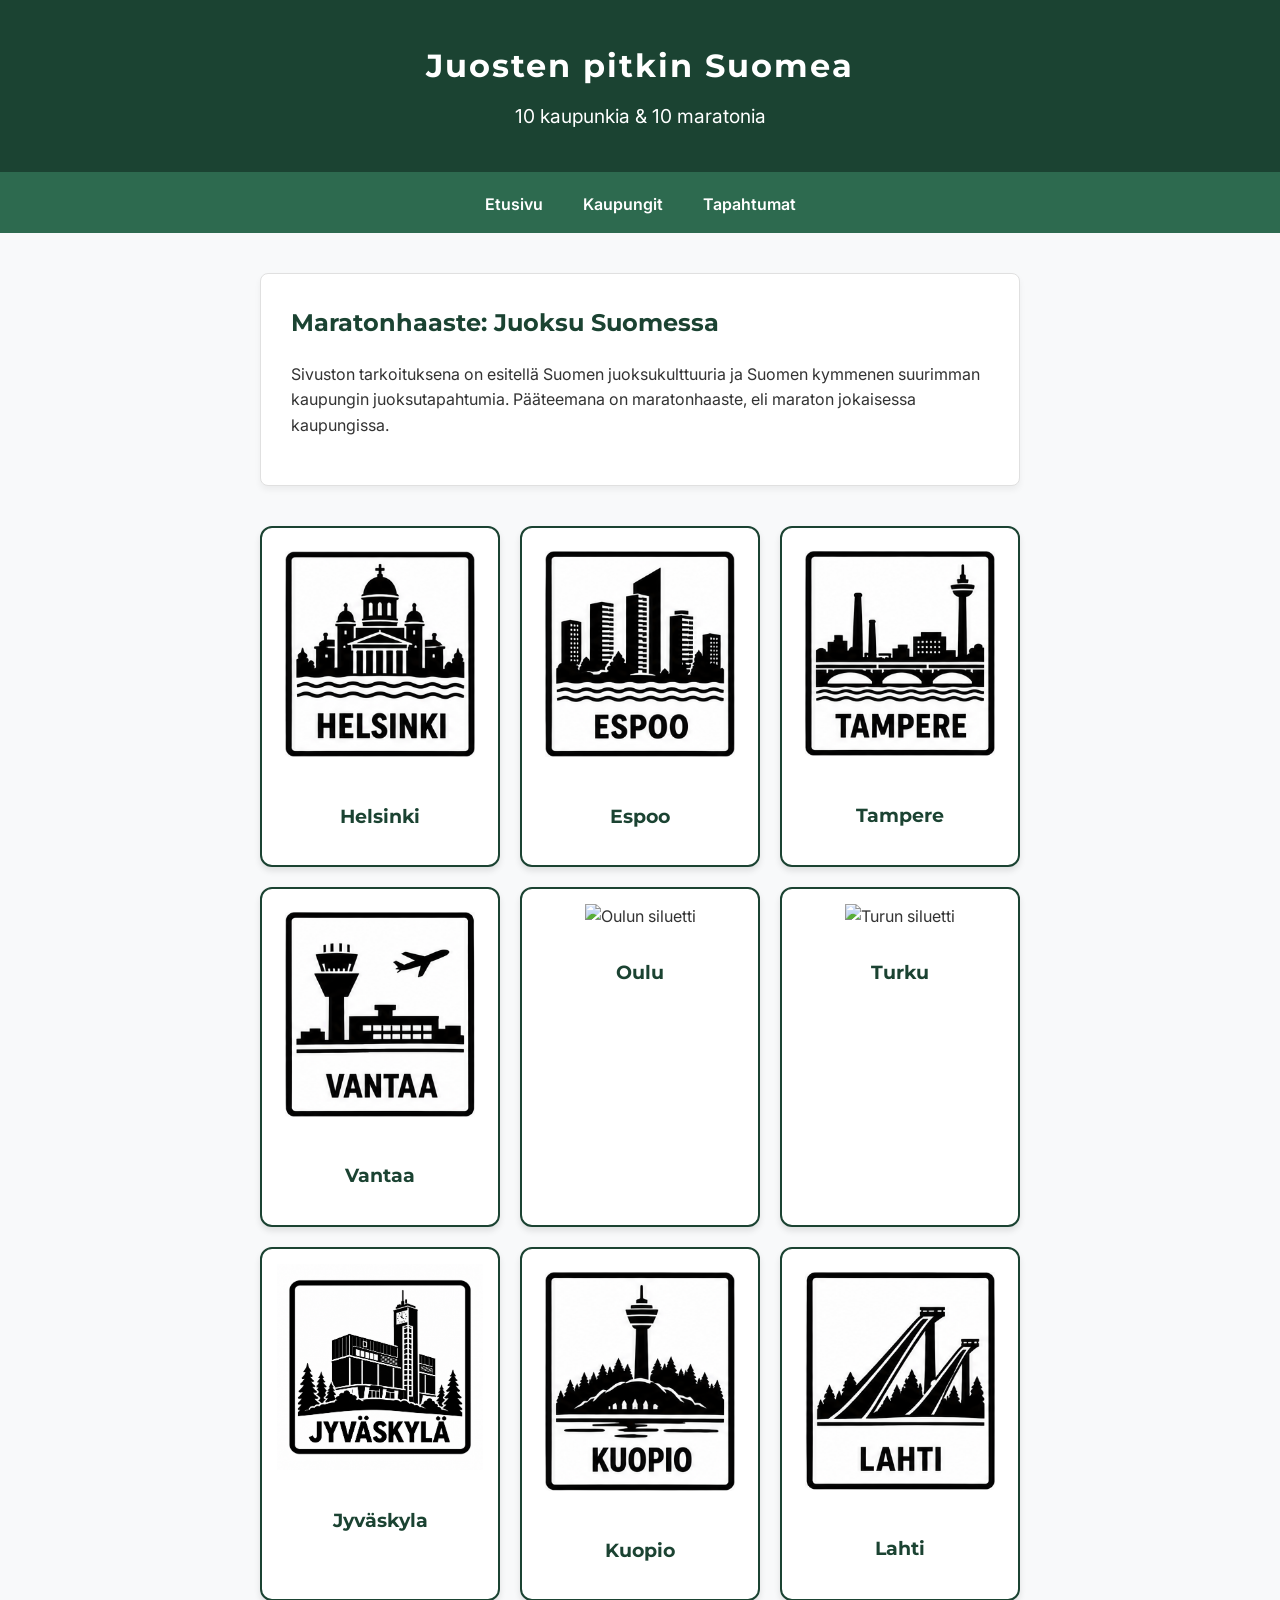
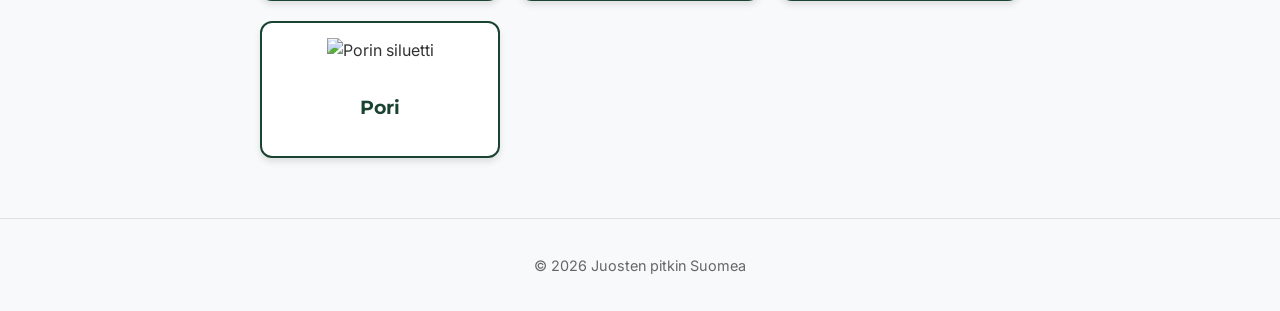
==== kaupungit.html @ 64e7e5c8 "Grid + kaupungit + tapahtumat" ====
<!DOCTYPE html>
<html lang="fi">
<head>
    <meta charset="UTF-8">
    <meta name="viewport" content="width=device-width, initial-scale=1.0">
    <title>Juosten pitkin Suomea - suunnitelma</title>
    <!-- Google Fonts: Otsikoihin Montserrat, leipätekstiin Inter -->
    <link rel="preconnect" href="https://fonts.googleapis.com">
    <link rel="preconnect" href="https://fonts.gstatic.com" crossorigin>
    <link href="https://fonts.googleapis.com/css2?family=Inter:wght@400;600&family=Montserrat:wght@700&display=swap" rel="stylesheet">
    <!-- Ulkoinen CSS -->
    <link rel="stylesheet" href="css/style.css">
</head>
<body>
    
    <header>
    <h1>Juosten pitkin Suomea</h1>
    
    <p>10 kaupunkia & 10 maratonia</p>
    </header>

    <nav>
        <ul>
            <li><a href="index.html">Etusivu</a></li>
            <li><a href="kaupungit.html">Kaupungit</a></li>
            <li><a href="tapahtumat.html">Tapahtumat</a></li>
        </ul>
    </nav>

    <main>
        <section class="sisalto-kortti">
            <h2>Maratonhaaste: Juoksu Suomessa</h2>
            <p>Sivuston tarkoituksena on esitellä Suomen juoksukulttuuria ja 
        Suomen kymmenen suurimman kaupungin juoksutapahtumia. Pääteemana on maratonhaaste, eli maraton jokaisessa kaupungissa. </p>
        </section>

        <section class="kaupunki-grid">
    <a href="tapahtumat.html#helsinki" class="kaupunki-kortti">
        <img src="images/helsinki.png" alt="Helsingin siluetti">
        <h3>Helsinki</h3>
    </a>
    <a href="tapahtumat.html#espoo" class="kaupunki-kortti">
        <img src="images/espoo.png" alt="Espoon siluetti">
        <h3>Espoo</h3>
    </a>
    <a href="tapahtumat.html#tampere" class="kaupunki-kortti">
        <img src="images/tampere.png" alt="Tampereen siluetti">
        <h3>Tampere</h3>
    </a>
    <a href="tapahtumat.html#vantaa" class="kaupunki-kortti">
        <img src="images/vantaa.png" alt="Vantaan siluetti">
        <h3>Vantaa</h3>
    </a>
    <a href="tapahtumat.html#oulu" class="kaupunki-kortti">
        <img src="images/Oulu.png" alt="Oulun siluetti">
        <h3>Oulu</h3>
    </a>
    <a href="tapahtumat.html#turku" class="kaupunki-kortti">
        <img src="images/Turku.png" alt="Turun siluetti">
        <h3>Turku</h3>
    </a>
    <a href="tapahtumat.html#jyvaskyla" class="kaupunki-kortti">
        <img src="images/jyvaskyla.png" alt="Jyväskylän siluetti">
        <h3>Jyväskyla</h3>
    </a>
    <a href="tapahtumat.html#kuopio" class="kaupunki-kortti">
        <img src="images/kuopio.png" alt="Kuopion siluetti">
        <h3>Kuopio</h3>
    </a>
    <a href="tapahtumat.html#lahti" class="kaupunki-kortti">
        <img src="images/lahti.png" alt="Lahden siluetti">
        <h3>Lahti</h3>
    </a>
    <a href="tapahtumat.html#pori" class="kaupunki-kortti">
        <img src="images/Pori.png" alt="Porin siluetti">
        <h3>Pori</h3>
    </a>

</section>

    </main>

    <footer>
        <p>© 2026 Juosten pitkin Suomea</p>
    </footer>
</body>
</html>
---- css/style.css ----
/* CSS-muuttujat väreille (Yhtenäinen värimaailma kaikilla sivuilla) */
:root {
    --paavari: #1B4332; /* Tummanvihreä, metsä */
    --taustavari: #F8F9FA; /* Hyvin vaalea harmaa */
    --tekstivari: #333333; /* Tummanharmaa, luettavampi kuin musta */
    --korostusvari: #2D6A4F; /* Vähä vaaleampi vihreä korostuksiin */
    --kortin-tausta: #FFFFFF; /* Valkoinen sisällölle */
}

/* Perusasetukset ja fontit */
* {
    box-sizing: border-box;
}

body {
    background-color: var(--taustavari);
    color: var(--tekstivari);
    font-family: 'Inter', sans-serif;
    line-height: 1.6; /* Riittävä riviväli luettavuuteen (ainakin mun hajataitolle)*/
    margin: 0;
    padding: 0;
}

h1, h2, h3 {
    font-family: 'Montserrat', sans-serif;
    color: var(--paavari);
}

/* Yläosa*/
header {
    background-color: var(--paavari);
    color: #FFFFFF;
    text-align: center;
    padding: 40px 20px;
    border-bottom: 5px solid var(--korostusvari);
}

header h1 {
    color: #FFFFFF;
    margin: 0 0 10px 0;
    letter-spacing: 2px;
}

header p {
    margin: 0;
    font-size: 1.2rem;
}

/* Navigaatio */
nav {
    background-color: var(--korostusvari);
    padding: 15px 0;
}

nav ul {
    list-style: none; /* en halua palloja */
    margin: 0;
    padding: 0;
    display: flex;
    justify-content: center;
    gap: 20px;
}

nav a {
    color: #FFFFFF;
    text-decoration: none;
    font-weight: 600;
    padding: 5px 10px;
}

nav a:hover {
    background-color: rgba(255, 255, 255, 0.2);
    border-radius: 5px;
}

/* Pääsisältöalue */
main {
    max-width: 800px; 
    margin: 40px auto; 
    padding: 0 20px;
}

/* Sisältökortti */
.sisalto-kortti {
    background-color: var(--kortin-tausta);
    padding: 30px; /* Sisämarginaali */
    margin-bottom: 20px; /* Ulkomarginaali */
    border: 1px solid #E0E0E0; /* Reunukset */
    border-radius: 8px; /* Pyöristetyt kulmat */
    box-shadow: 0 4px 6px rgba(0,0,0,0.05); /* Varjo, niin ei näytä ysäriltä :D */
}

.sisalto-kortti h2 {
    margin-top: 0;
}

/* Alaosa */
footer {
    text-align: center;
    padding: 20px;
    font-size: 0.9rem;
    color: #666666;
    border-top: 1px solid #E0E0E0;
    margin-top: 40px;
}

/* Pääasiallinen layout-ratkaisu: GRID */
.kaupunki-grid {
    display: grid;
    /* Tämä taikarivi tekee gridistä responsiivisen: 
       Se sovittaa vierekkäin niin monta vähintään 200px leveää korttia kuin mahtuu. */
    grid-template-columns: repeat(auto-fit, minmax(200px, 1fr));
    gap: 20px; /* Väli korttien välillä */
    padding: 20px 0;
}

/* Korttien tyylittely */
.kaupunki-kortti {
    background-color: var(--kortin-tausta);
    border: 2px solid var(--paavari);
    border-radius: 12px; /* Pyöristetyt kulmat */
    padding: 15px;
    text-align: center;
    text-decoration: none; /* Poistaa linkin alleviivauksen */
    color: var(--tekstivari);
    transition: transform 0.3s ease; /* Pehmeä animaatio */
    box-shadow: 0 4px 6px rgba(0,0,0,0.1);
}

/* Hover-efekti: Kortti nousee hieman, kun hiiri viedään päälle */
.kaupunki-kortti:hover {
    transform: translateY(-5px);
    box-shadow: 0 6px 12px rgba(0,0,0,0.15);
}

.kaupunki-kortti img {
    max-width: 100%;
    height: auto;
    margin-bottom: 10px;
}
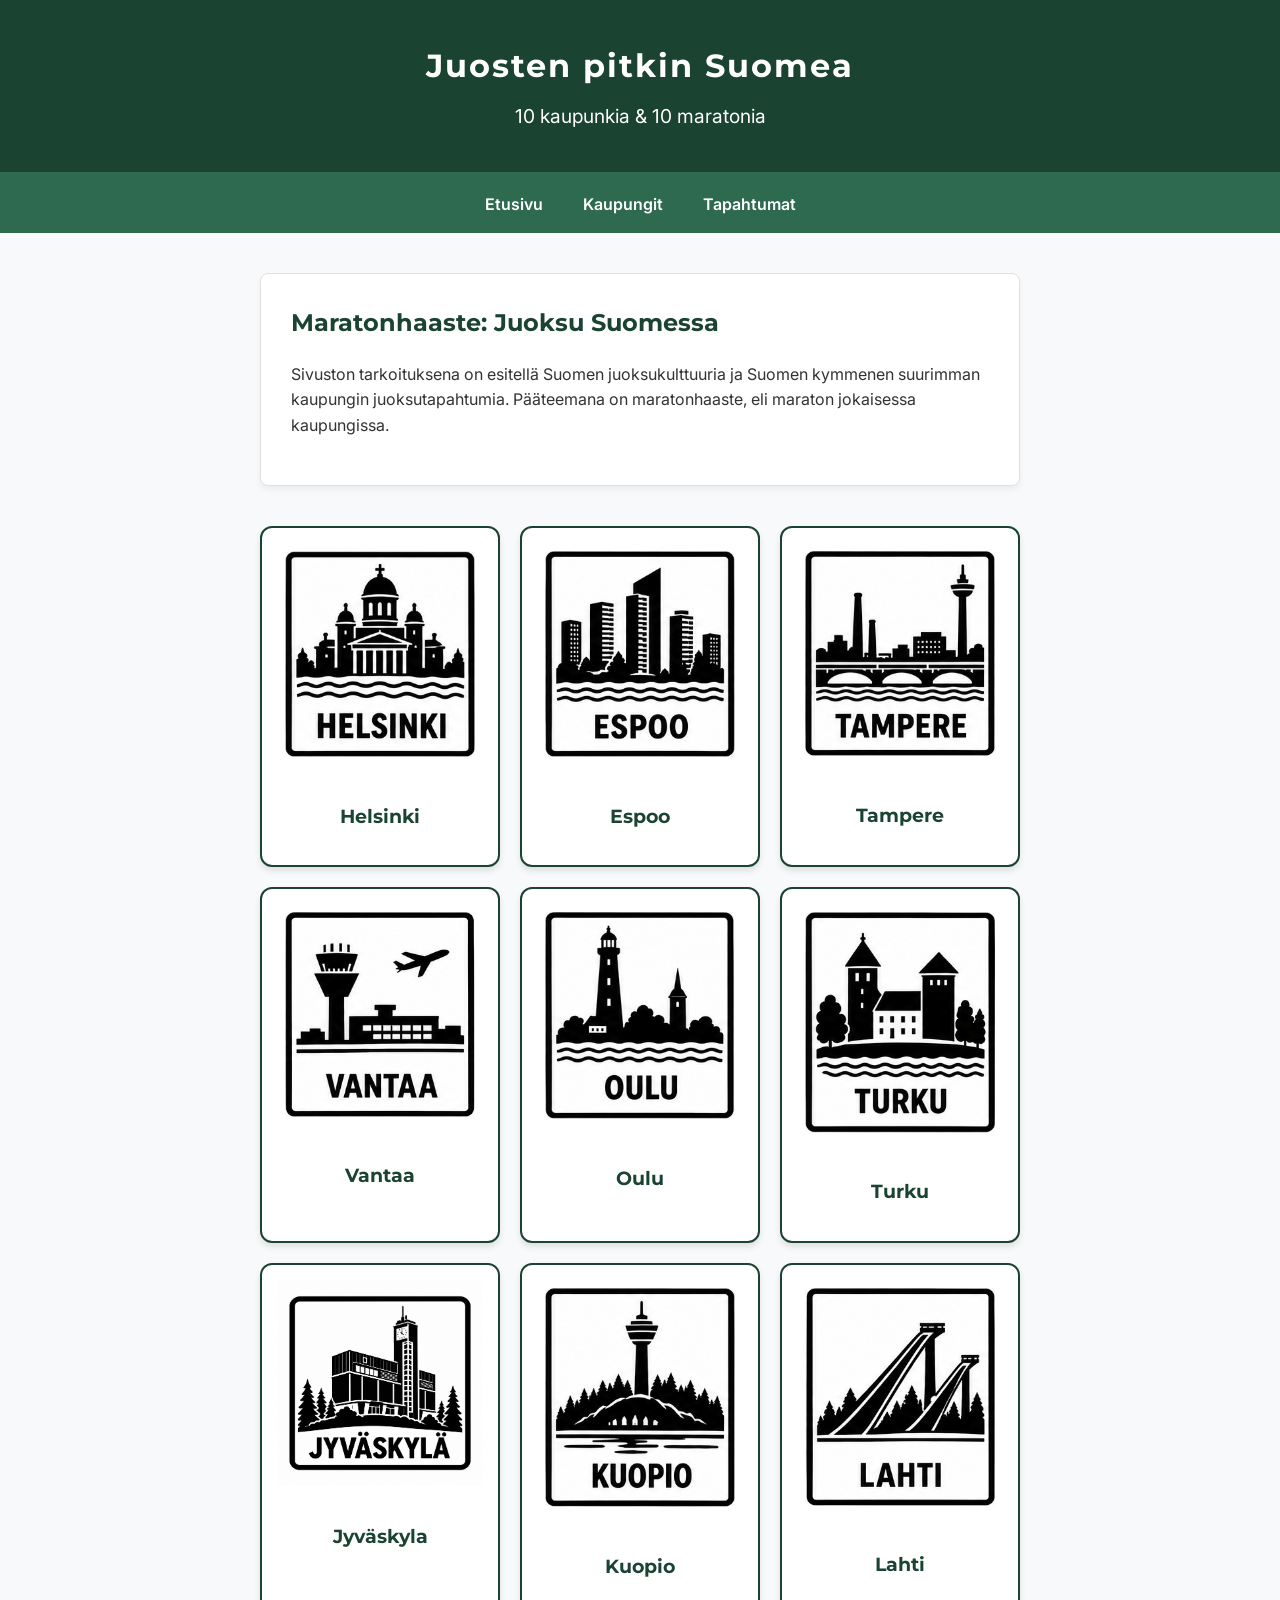
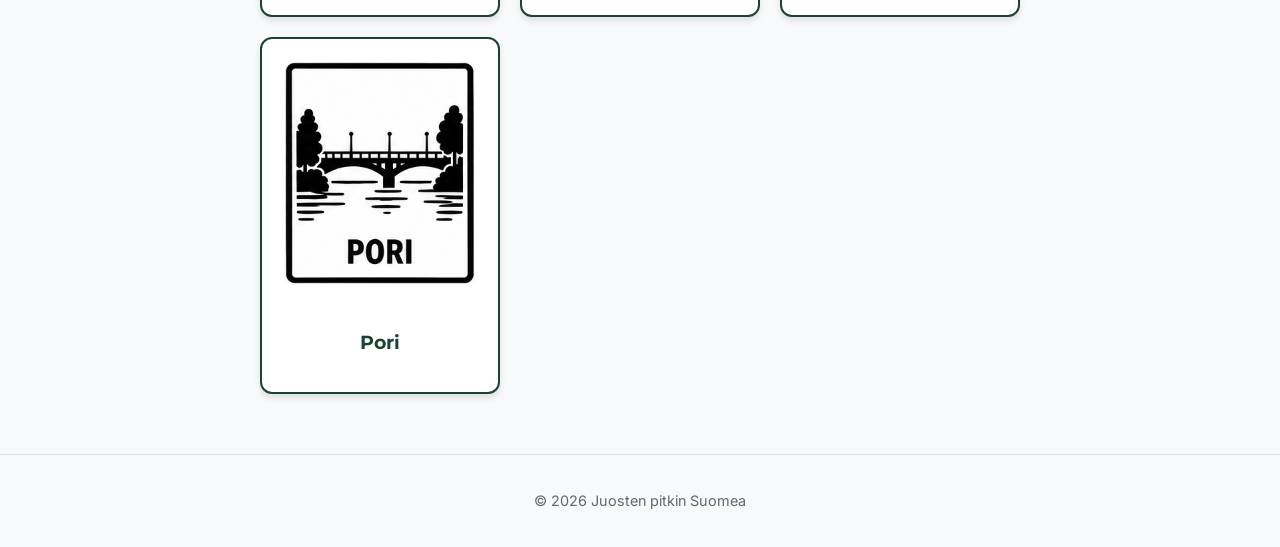
==== commit 30fa9d9d: "Päivitetty README vaiheiden 1-3 tiedoilla"" ====
--- a/kaupungit.html
+++ b/kaupungit.html
@@ -52,11 +52,11 @@
         <h3>Vantaa</h3>
     </a>
     <a href="tapahtumat.html#oulu" class="kaupunki-kortti">
-        <img src="images/Oulu.png" alt="Oulun siluetti">
+        <img src="images/oulu.png" alt="Oulun siluetti">
         <h3>Oulu</h3>
     </a>
     <a href="tapahtumat.html#turku" class="kaupunki-kortti">
-        <img src="images/Turku.png" alt="Turun siluetti">
+        <img src="images/turku.png" alt="Turun siluetti">
         <h3>Turku</h3>
     </a>
     <a href="tapahtumat.html#jyvaskyla" class="kaupunki-kortti">
@@ -72,7 +72,7 @@
         <h3>Lahti</h3>
     </a>
     <a href="tapahtumat.html#pori" class="kaupunki-kortti">
-        <img src="images/Pori.png" alt="Porin siluetti">
+        <img src="images/pori.png" alt="Porin siluetti">
         <h3>Pori</h3>
     </a>
 
--- a/css/style.css
+++ b/css/style.css
@@ -107,8 +107,8 @@
 /* Pääasiallinen layout-ratkaisu: GRID */
 .kaupunki-grid {
     display: grid;
-    /* Tämä taikarivi tekee gridistä responsiivisen: 
-       Se sovittaa vierekkäin niin monta vähintään 200px leveää korttia kuin mahtuu. */
+    /* Tämä rivi tekee gridistä responsiivisen, eli 
+       se sovittaa vierekkäin niin monta vähintään 200px leveää korttia kuin mahtuu. */
     grid-template-columns: repeat(auto-fit, minmax(200px, 1fr));
     gap: 20px; /* Väli korttien välillä */
     padding: 20px 0;
@@ -137,4 +137,41 @@
     max-width: 100%;
     height: auto;
     margin-bottom: 10px;
+}
+
+/* Haasteen tilanne -osio (Etusivu) */
+.strava-grid {
+    display: grid;
+    grid-template-columns: repeat(auto-fit, minmax(220px, 1fr));
+    gap: 20px;
+    margin-top: 20px;
+}
+
+.strava-kortti {
+    background-color: var(--kortin-tausta);
+    border: 1px solid #E0E0E0;
+    border-radius: 8px;
+    padding: 15px;
+    text-align: center;
+    box-shadow: 0 4px 6px rgba(0,0,0,0.05);
+}
+
+/* Varmistaa, että Strava-kuvat pysyy kortin sisällä */
+.strava-kortti img {
+    width: 100%;
+    height: auto;
+    border-radius: 4px;
+    margin-bottom: 10px;
+}
+
+.strava-kortti h3 {
+    margin: 10px 0 5px 0;
+    color: var(--paavari);
+    font-size: 1.2rem;
+}
+
+.strava-kortti p {
+    margin: 0;
+    font-size: 0.9rem;
+    color: var(--tekstivari);
 }
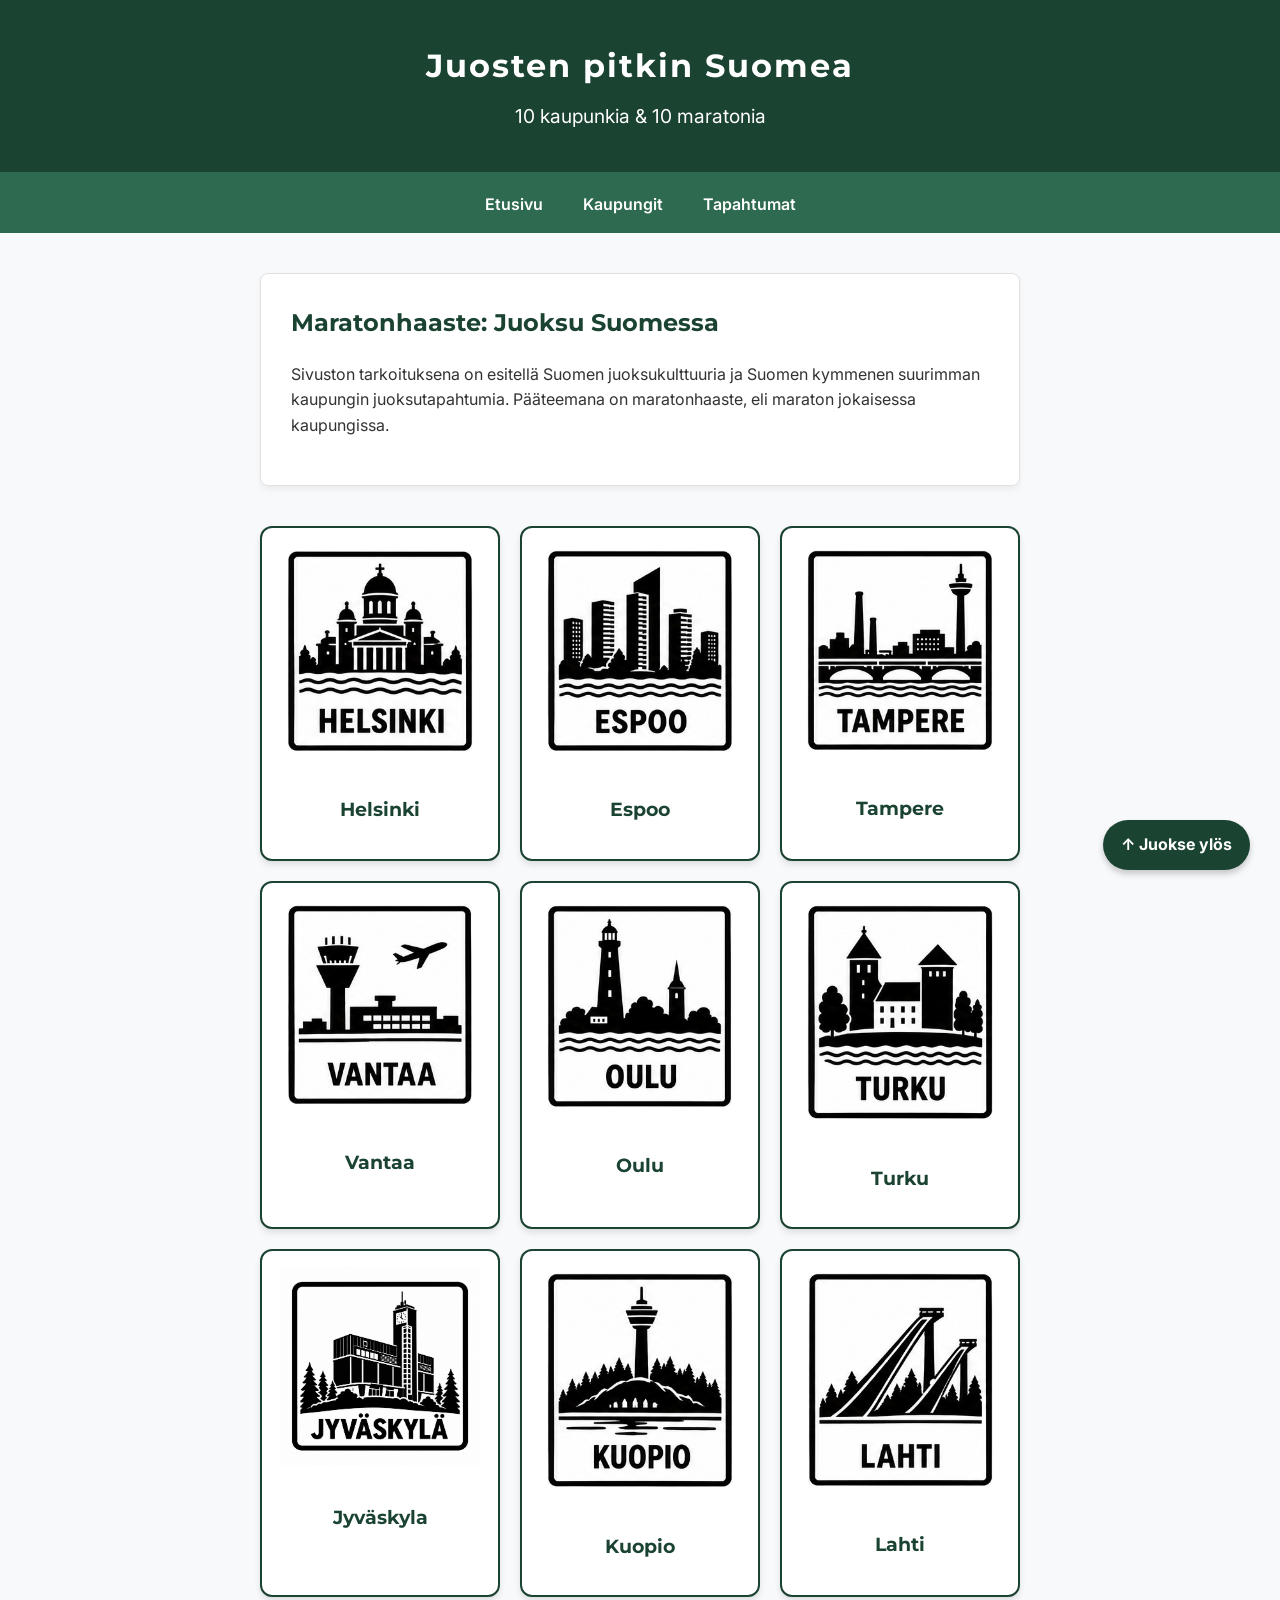
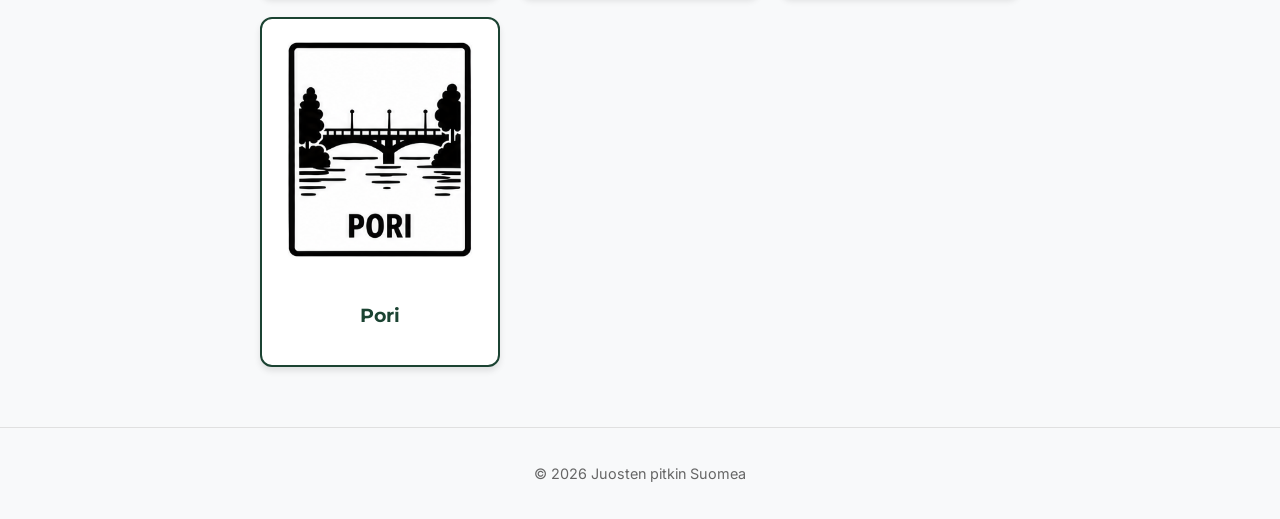
==== commit 2c040f9a: "Vaihe 4 valmis: lisätty video, mitat kuviin ja favicon" ====
--- a/kaupungit.html
+++ b/kaupungit.html
@@ -10,6 +10,7 @@
     <link href="https://fonts.googleapis.com/css2?family=Inter:wght@400;600&family=Montserrat:wght@700&display=swap" rel="stylesheet">
     <!-- Ulkoinen CSS -->
     <link rel="stylesheet" href="css/style.css">
+    <link rel="icon" href="data:image/svg+xml,<svg xmlns='http://www.w3.org/2000/svg' viewBox='0 0 100 100'><text y='.9em' font-size='90'>🏃‍♀️</text></svg>">
 </head>
 <body>
     
@@ -36,49 +37,50 @@
 
         <section class="kaupunki-grid">
     <a href="tapahtumat.html#helsinki" class="kaupunki-kortti">
-        <img src="images/helsinki.png" alt="Helsingin siluetti">
+        <img src="images/helsinki.png" alt="Helsingin siluetti" width="200" height="200">
         <h3>Helsinki</h3>
     </a>
     <a href="tapahtumat.html#espoo" class="kaupunki-kortti">
-        <img src="images/espoo.png" alt="Espoon siluetti">
+        <img src="images/espoo.png" alt="Espoon siluetti" width="200" height="200">
         <h3>Espoo</h3>
     </a>
     <a href="tapahtumat.html#tampere" class="kaupunki-kortti">
-        <img src="images/tampere.png" alt="Tampereen siluetti">
+        <img src="images/tampere.png" alt="Tampereen siluetti" width="200" height="200">
         <h3>Tampere</h3>
     </a>
     <a href="tapahtumat.html#vantaa" class="kaupunki-kortti">
-        <img src="images/vantaa.png" alt="Vantaan siluetti">
+        <img src="images/vantaa.png" alt="Vantaan siluetti" width="200" height="200">
         <h3>Vantaa</h3>
     </a>
     <a href="tapahtumat.html#oulu" class="kaupunki-kortti">
-        <img src="images/oulu.png" alt="Oulun siluetti">
+        <img src="images/oulu.png" alt="Oulun siluetti" width="200" height="200">
         <h3>Oulu</h3>
     </a>
     <a href="tapahtumat.html#turku" class="kaupunki-kortti">
-        <img src="images/turku.png" alt="Turun siluetti">
+        <img src="images/turku.png" alt="Turun siluetti" width="200" height="200">
         <h3>Turku</h3>
     </a>
     <a href="tapahtumat.html#jyvaskyla" class="kaupunki-kortti">
-        <img src="images/jyvaskyla.png" alt="Jyväskylän siluetti">
+        <img src="images/jyvaskyla.png" alt="Jyväskylän siluetti" width="200" height="200">
         <h3>Jyväskyla</h3>
     </a>
     <a href="tapahtumat.html#kuopio" class="kaupunki-kortti">
-        <img src="images/kuopio.png" alt="Kuopion siluetti">
+        <img src="images/kuopio.png" alt="Kuopion siluetti" width="200" height="200">
         <h3>Kuopio</h3>
     </a>
     <a href="tapahtumat.html#lahti" class="kaupunki-kortti">
-        <img src="images/lahti.png" alt="Lahden siluetti">
+        <img src="images/lahti.png" alt="Lahden siluetti" width="200" height="200">
         <h3>Lahti</h3>
     </a>
     <a href="tapahtumat.html#pori" class="kaupunki-kortti">
-        <img src="images/pori.png" alt="Porin siluetti">
+        <img src="images/pori.png" alt="Porin siluetti" width="200" height="200">
         <h3>Pori</h3>
     </a>
 
 </section>
 
     </main>
+    <a href="#" class="takaisin-ylos">&uarr; Juokse ylös</a>
 
     <footer>
         <p>© 2026 Juosten pitkin Suomea</p>
--- a/css/style.css
+++ b/css/style.css
@@ -174,4 +174,78 @@
     margin: 0;
     font-size: 0.9rem;
     color: var(--tekstivari);
+}
+
+/* Tapahtumat-sivun yhtenäinen luokka korjattu*/
+.tapahtuma-kortti {
+    background-color: var(--kortin-tausta);
+    padding: 30px;
+    margin-bottom: 20px;
+    border: 1px solid #E0E0E0;
+    border-radius: 8px;
+    box-shadow: 0 4px 6px rgba(0,0,0,0.05);
+}
+
+.tapahtuma-kortti h2 {
+    margin-top: 0;
+    border-bottom: 2px solid var(--korostusvari);
+    padding-bottom: 10px;
+}
+
+/* Nappilinkki tapahtumasivulle */
+.nappi-linkki {
+    display: inline-block;
+    background-color: var(--korostusvari);
+    color: #ffffff;
+    padding: 10px 15px;
+    text-decoration: none;
+    border-radius: 5px;
+    margin-top: 15px;
+    font-weight: bold;
+}
+
+.nappi-linkki:hover {
+    background-color: var(--paavari);
+}
+
+/* Etusivun inline-CSS:n siirto tänne */
+.tilanne-osio h2 {
+    text-align: center;
+    margin-top: 40px;
+}
+
+.tilanne-osio > p {
+    text-align: center;
+}
+
+/* Video-osion tyylit */
+.video-container {
+    margin: 40px 0;
+    text-align: center;
+}
+
+.video-container iframe {
+    max-width: 100%;
+    border-radius: 8px;
+    box-shadow: 0 4px 6px rgba(0,0,0,0.1);
+}
+
+/* Juokse ylös nappi*/
+.takaisin-ylos {
+    position: fixed;
+    bottom: 30px;
+    right: 30px;
+    background-color: var(--paavari);
+    color: white;
+    padding: 12px 18px;
+    border-radius: 50px;
+    text-decoration: none;
+    font-weight: bold;
+    box-shadow: 0 4px 6px rgba(0,0,0,0.2);
+    transition: background-color 0.3s ease;
+    z-index: 100;
+}
+
+.takaisin-ylos:hover {
+    background-color: var(--korostusvari);
 }
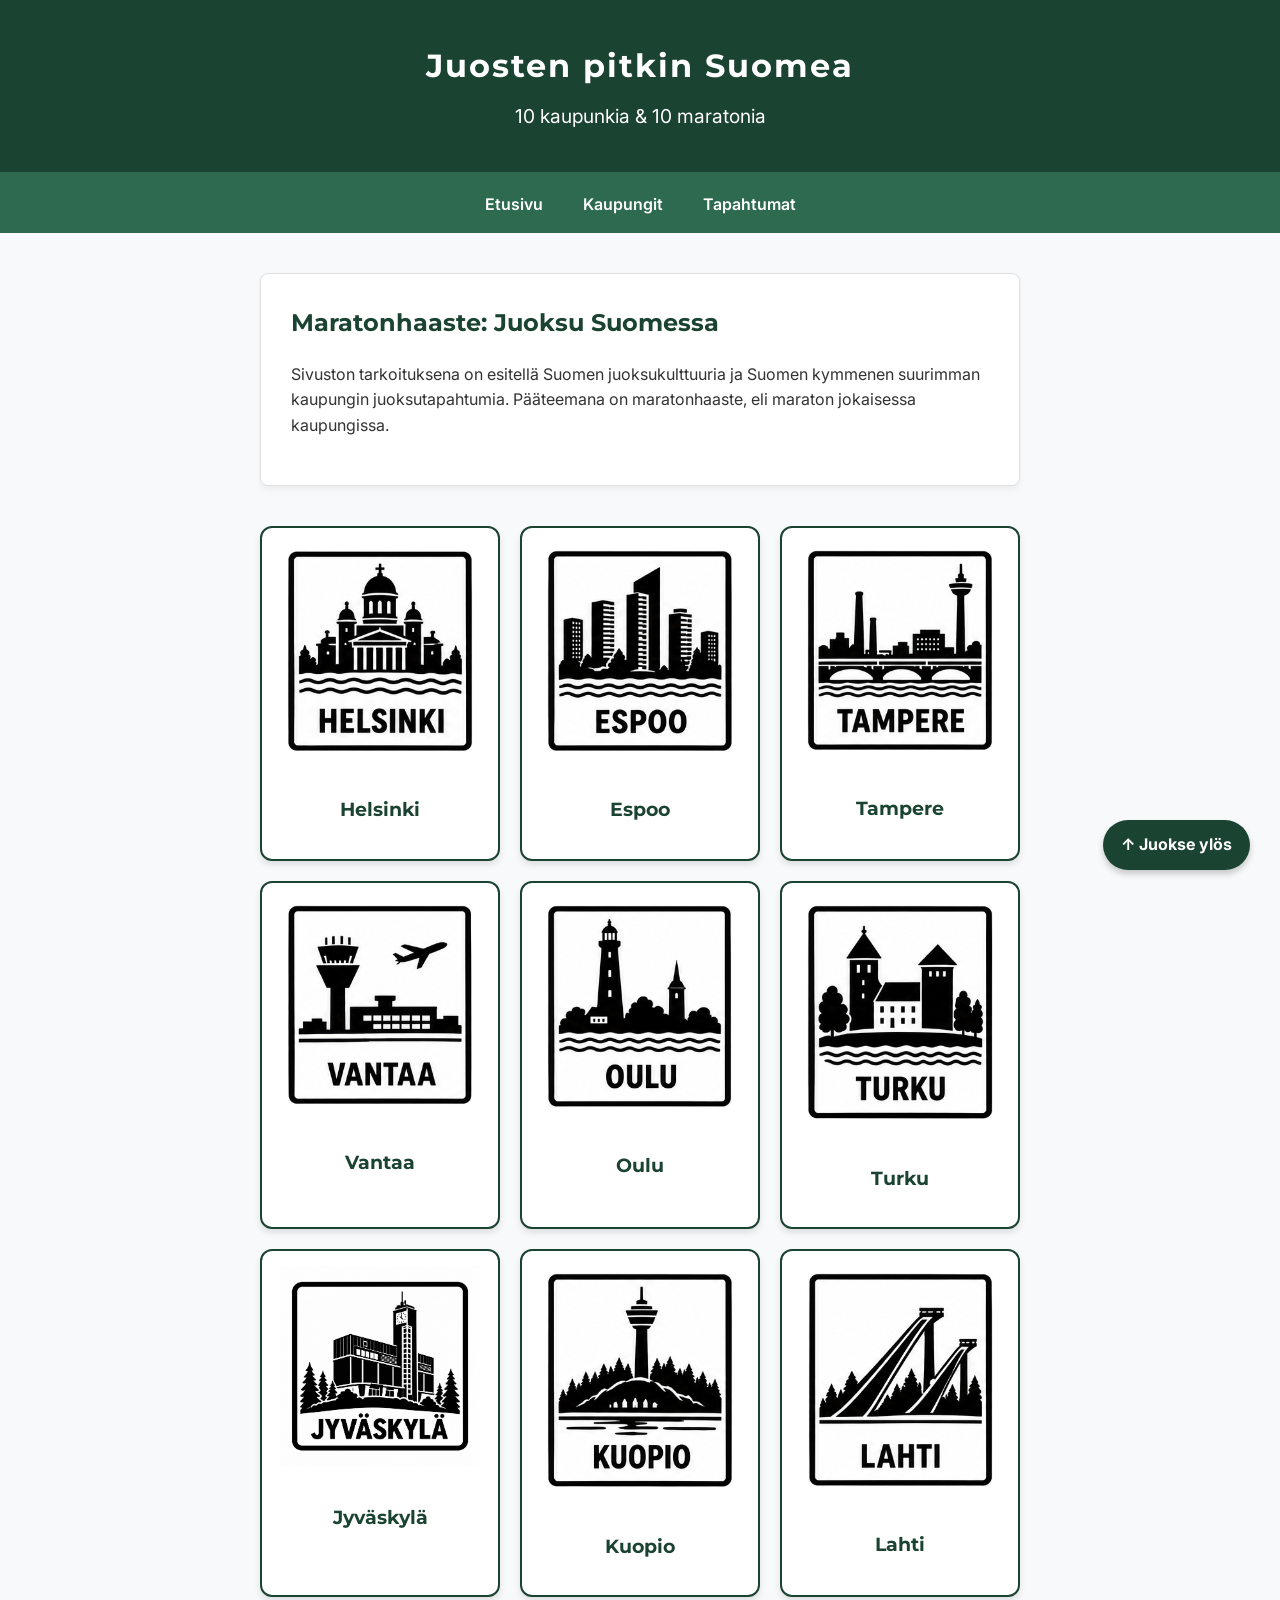
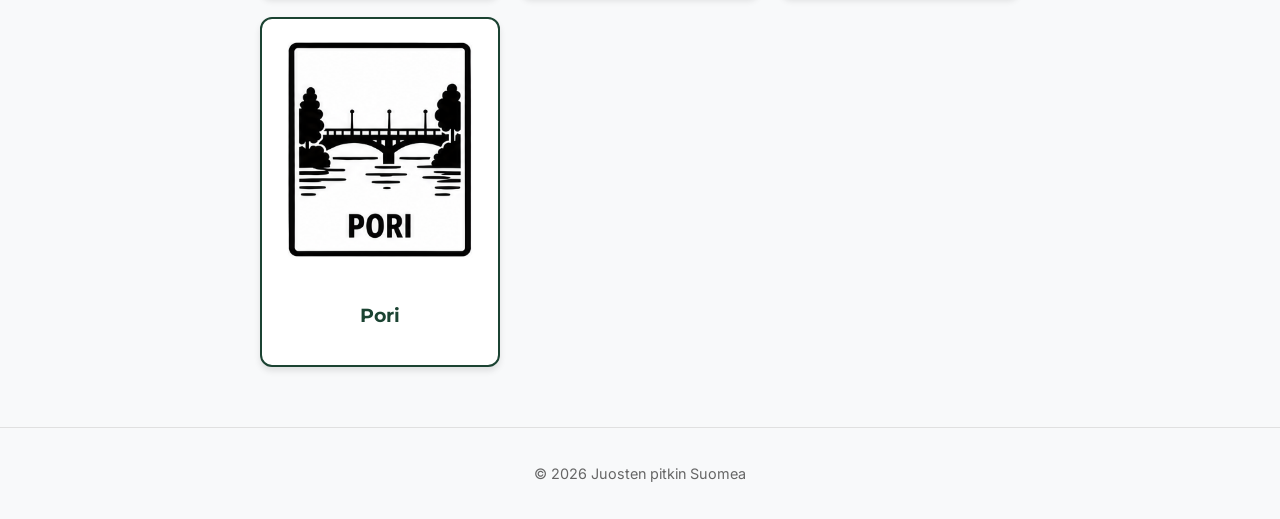
==== commit 8f8c185d: "5. vaihe tehty" ====
--- a/kaupungit.html
+++ b/kaupungit.html
@@ -62,7 +62,7 @@
     </a>
     <a href="tapahtumat.html#jyvaskyla" class="kaupunki-kortti">
         <img src="images/jyvaskyla.png" alt="Jyväskylän siluetti" width="200" height="200">
-        <h3>Jyväskyla</h3>
+        <h3>Jyväskylä</h3>
     </a>
     <a href="tapahtumat.html#kuopio" class="kaupunki-kortti">
         <img src="images/kuopio.png" alt="Kuopion siluetti" width="200" height="200">
--- a/css/style.css
+++ b/css/style.css
@@ -219,13 +219,8 @@
 }
 
 /* Video-osion tyylit */
-.video-container {
-    margin: 40px 0;
-    text-align: center;
-}
-
-.video-container iframe {
-    max-width: 100%;
+.video-container video {
+    max-width: 560px;
     border-radius: 8px;
     box-shadow: 0 4px 6px rgba(0,0,0,0.1);
 }
@@ -248,4 +243,78 @@
 
 .takaisin-ylos:hover {
     background-color: var(--korostusvari);
+}
+
+/* Haasteen tilanne -taulukko */
+.haaste-taulukko {
+    width: 100%;
+    border-collapse: collapse;
+    margin: 25px 0;
+    background-color: var(--kortin-tausta);
+    box-shadow: 0 4px 6px rgba(0, 0, 0, 0.05);
+}
+
+.haaste-taulukko caption {
+    caption-side: top;
+    text-align: left;
+    font-weight: 600;
+    margin-bottom: 10px;
+    color: var(--paavari);
+}
+
+.haaste-taulukko th,
+.haaste-taulukko td {
+    padding: 12px 14px;
+    text-align: left;
+    vertical-align: top;
+    border-bottom: 1px solid #E0E0E0;
+}
+
+.haaste-taulukko thead th {
+    background-color: var(--paavari);
+    color: #FFFFFF;
+}
+
+/* Lomake-osion tyylit */
+.vinkki-lomake fieldset {
+    background-color: var(--kortin-tausta);
+    border: 1px solid #E0E0E0;
+    border-radius: 8px;
+    padding: 25px;
+    margin-top: 30px;
+}
+
+.vinkki-lomake legend {
+    font-family: 'Montserrat', sans-serif;
+    font-weight: 700;
+    color: var(--paavari);
+    padding: 0 8px;
+}
+
+.lomake-rivi {
+    margin-bottom: 16px;
+}
+
+.lomake-rivi > label:first-child,
+.lomake-otsikko {
+    display: block;
+    font-weight: 600;
+    margin-bottom: 6px;
+}
+
+.vinkki-lomake input[type="text"],
+.vinkki-lomake input[type="email"],
+.vinkki-lomake select,
+.vinkki-lomake textarea {
+    width: 100%;
+    padding: 10px;
+    border: 1px solid #CCCCCC;
+    border-radius: 5px;
+    font-family: 'Inter', sans-serif;
+}
+
+.vinkki-lomake input:valid,
+.vinkki-lomake select:valid,
+.vinkki-lomake textarea:valid {
+    border-color: var(--korostusvari);
 }
